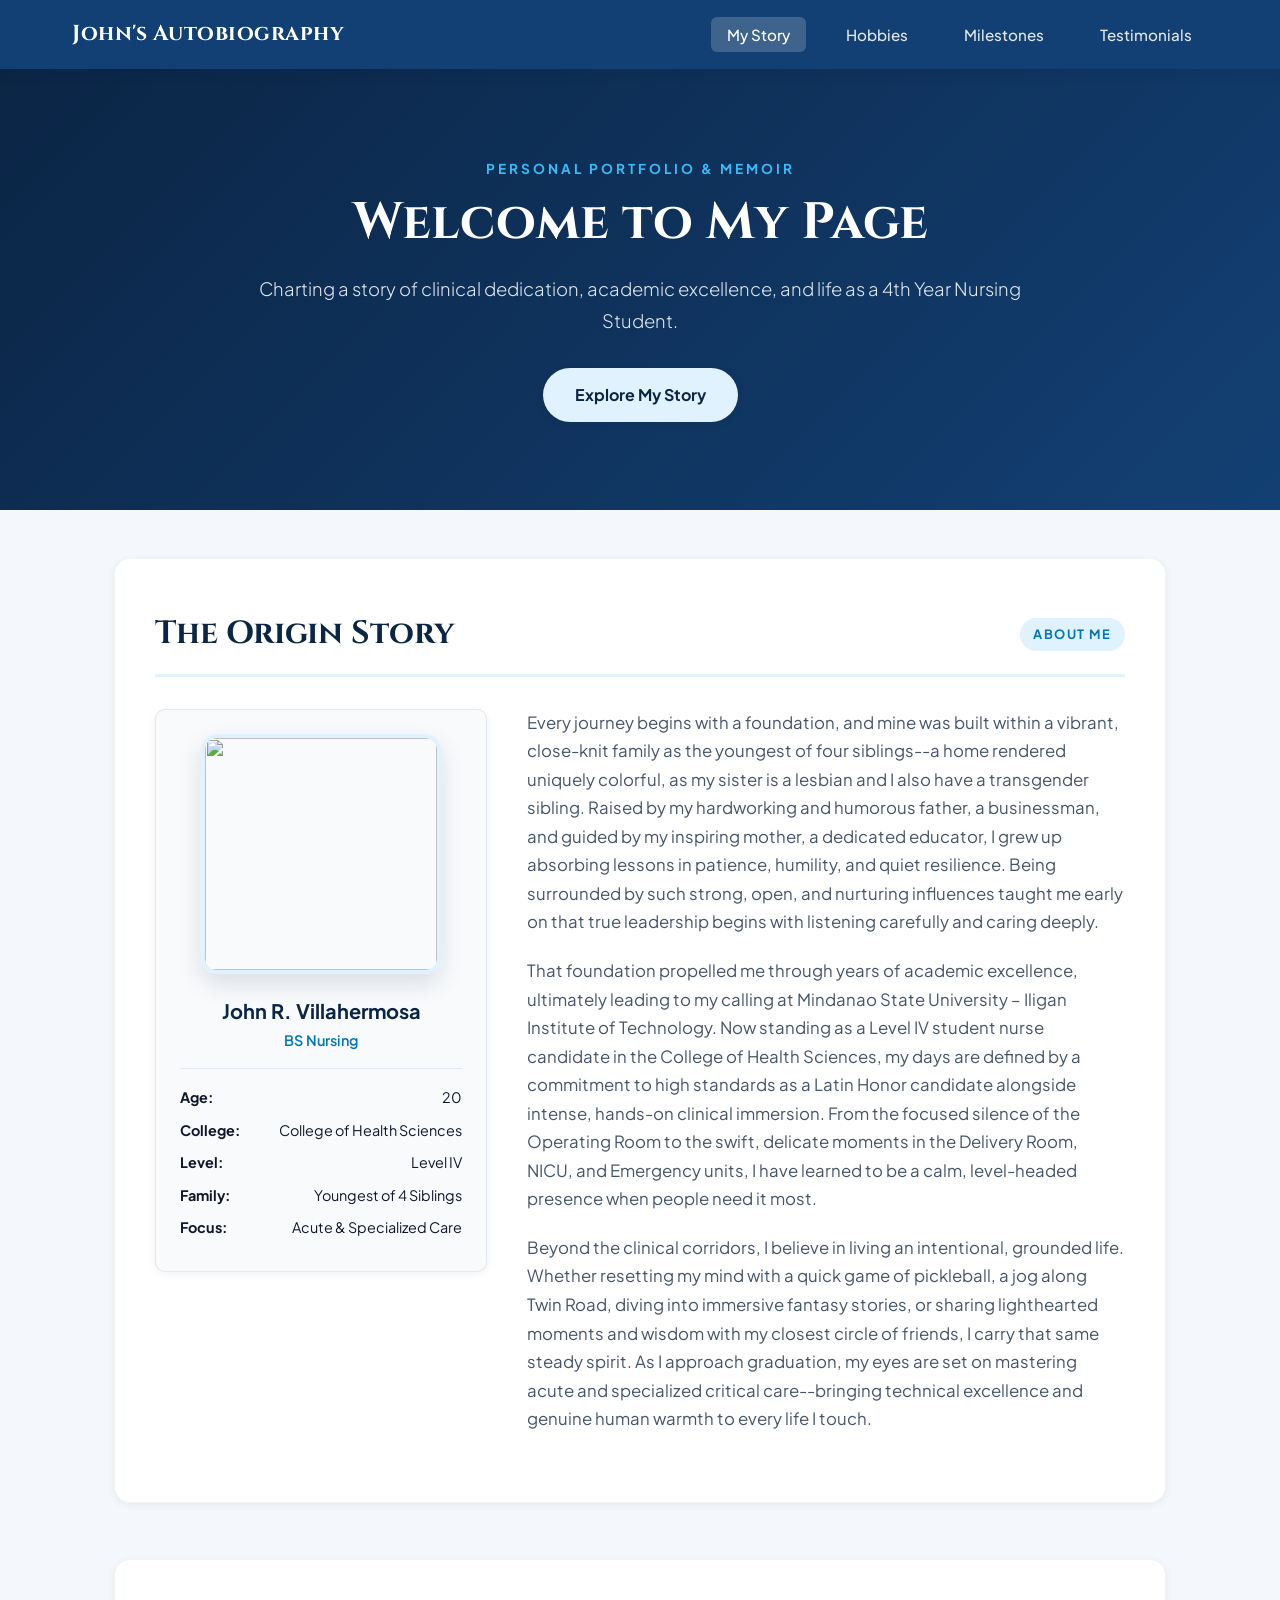
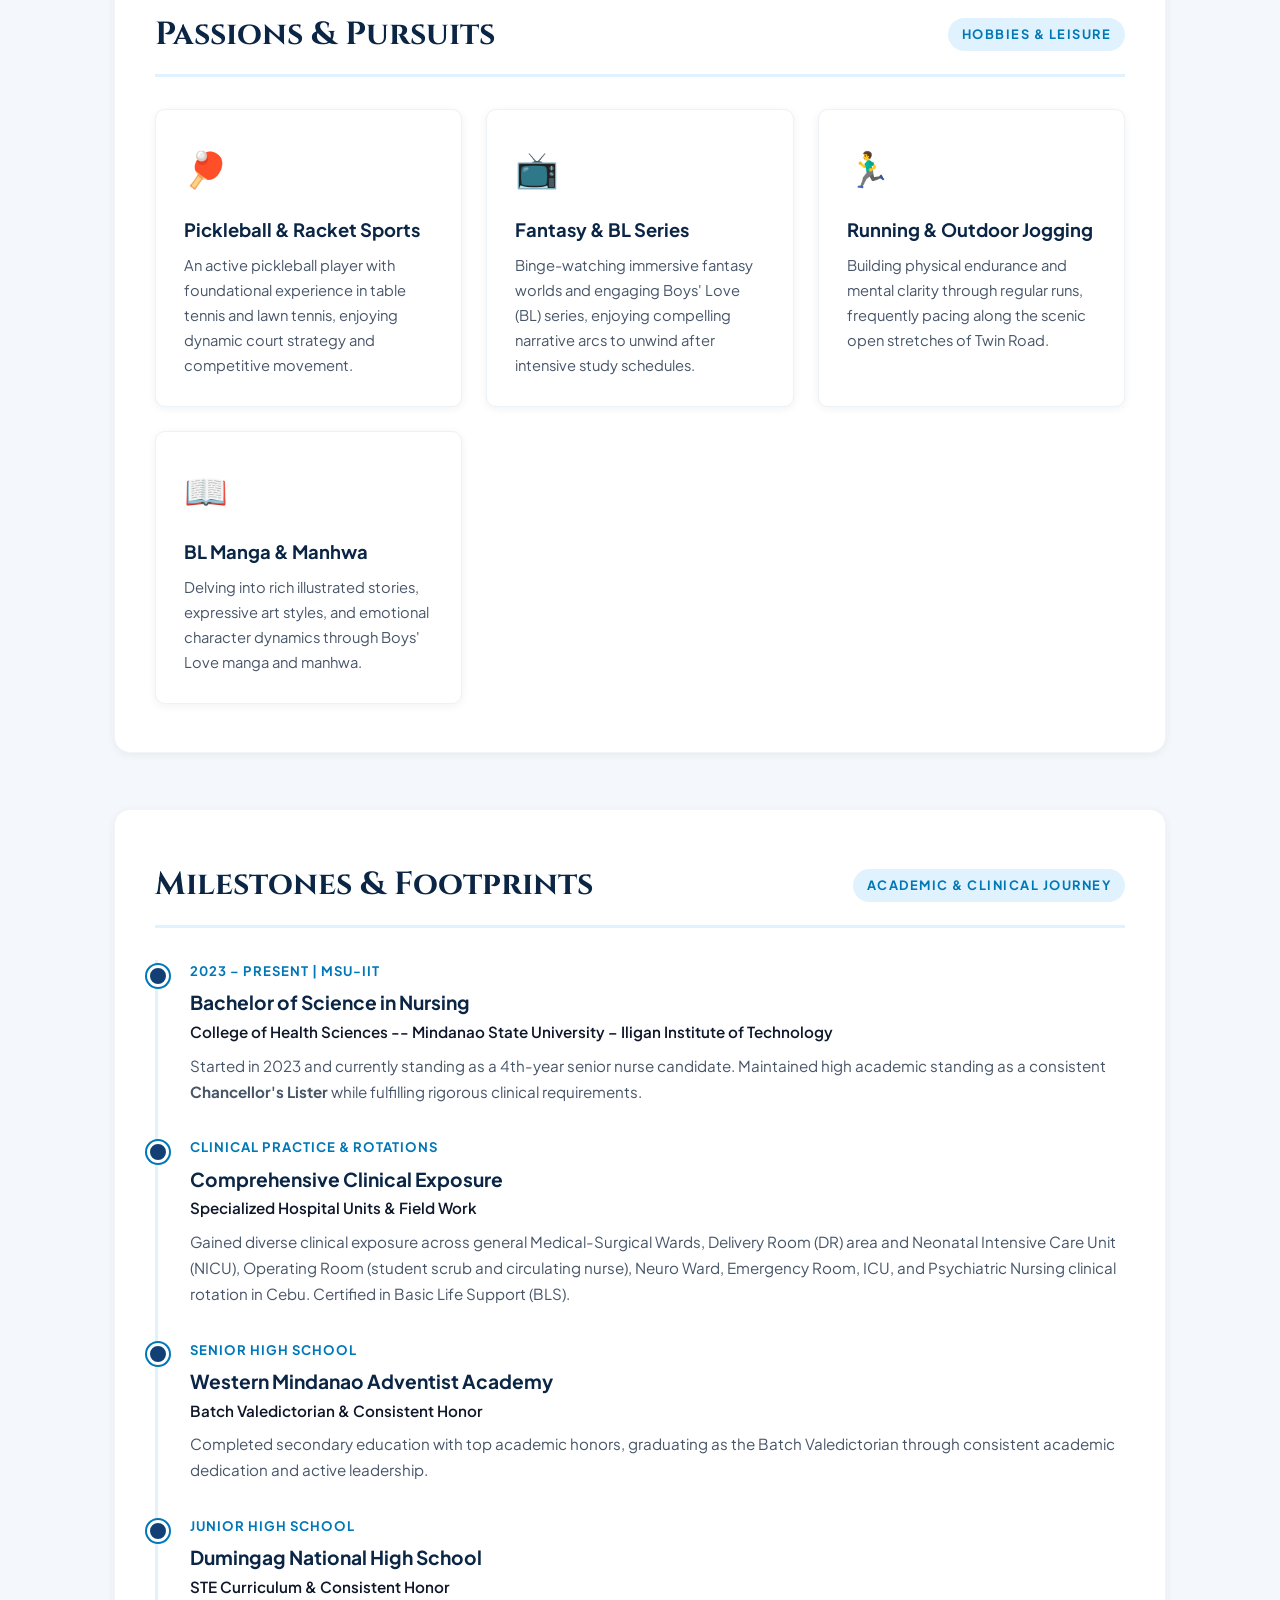
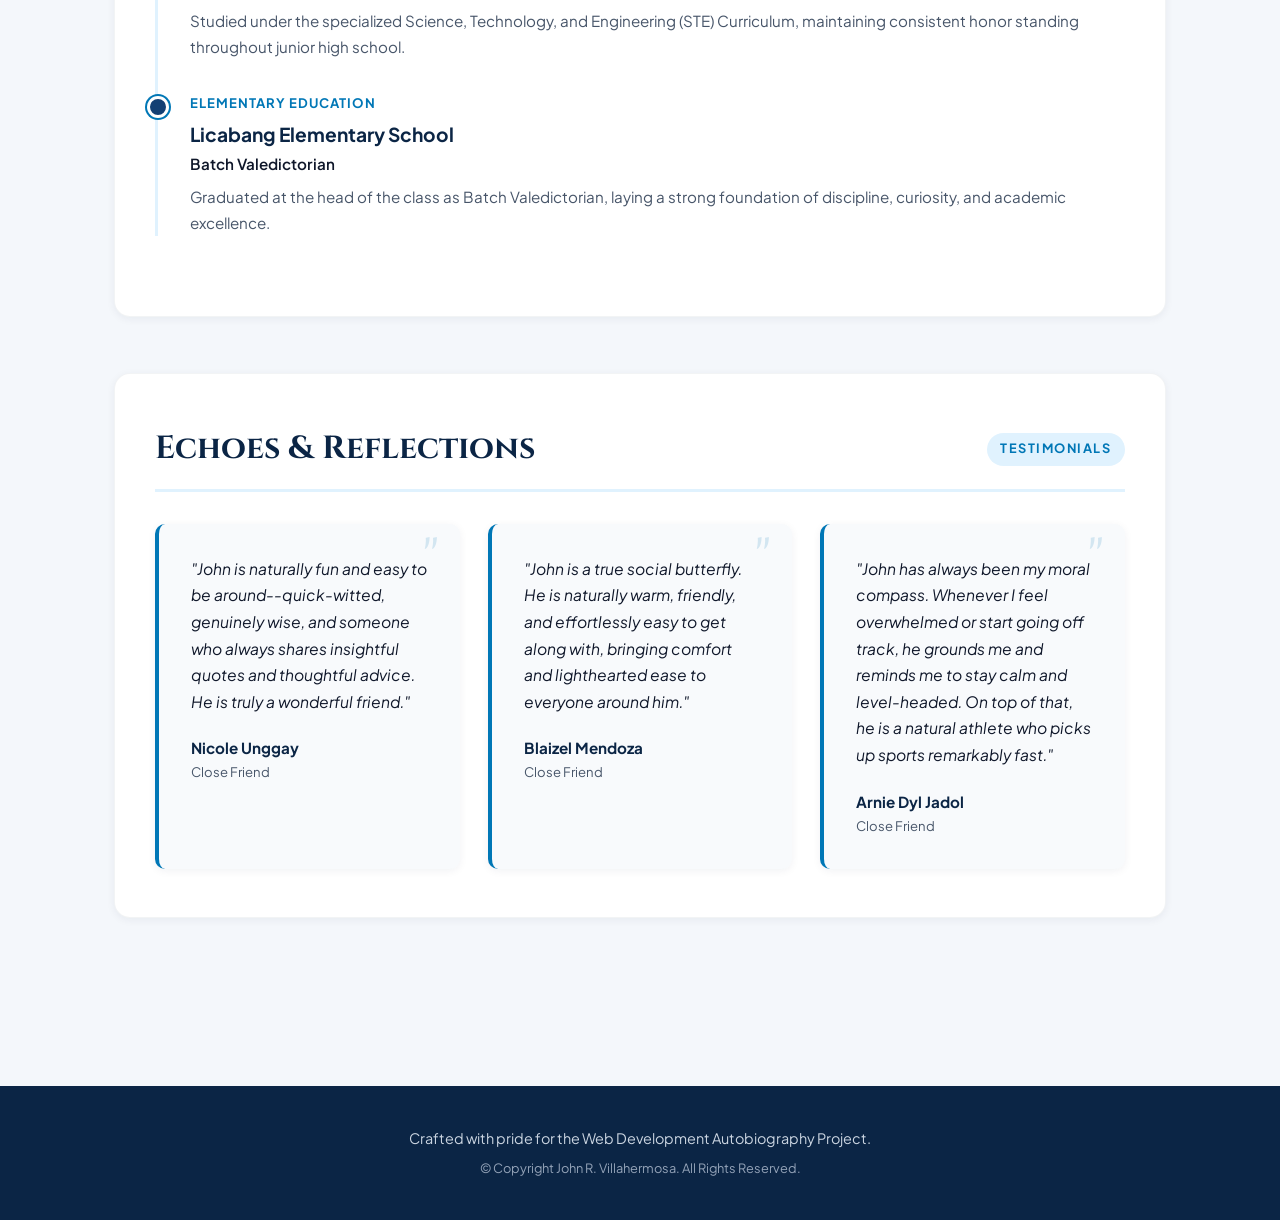
==== index.html @ b362c76f "Rename Text Size.html to index.html" ====
<meta name='viewport' content='width=device-width, initial-scale=1'/><!DOCTYPE html>
<html lang="en">
<head>
    <meta charset="UTF-8">
    <meta name="viewport" content="width=device-width, initial-scale=1.0">
    <title>John R. Villahermosa | An Autobiographical Journey</title>
    <!-- Google Fonts for Typography -->
    <link rel="preconnect" href="https://fonts.googleapis.com">
    <link rel="preconnect" href="https://fonts.gstatic.com" crossorigin>
    <link href="https://fonts.googleapis.com/css2?family=Cinzel:wght@600;700&family=Plus+Jakarta+Sans:wght@300;400;500;600;700&display=swap" rel="stylesheet">
    
    <style>
        /* ==========================================
           RESET & DESIGN SYSTEM (Blue Palette)
           ========================================== */
        :root {
            --primary-blue: #0b2545;
            --header-blue: #134074;
            --accent-blue: #0077b6;
            --soft-blue: #e0f2fe;
            --light-bg: #f4f7fb;
            --card-bg: #ffffff;
            --text-dark: #0f172a;
            --text-muted: #475569;
            --shadow-sm: 0 2px 8px rgba(11, 37, 69, 0.06);
            --shadow-md: 0 10px 25px rgba(11, 37, 69, 0.12);
            --radius-lg: 16px;
            --radius-md: 10px;
            --transition: all 0.3s ease;
        }

        * {
            margin: 0;
            padding: 0;
            box-sizing: border-box;
        }

        html {
            scroll-behavior: smooth;
            font-size: 16px;
        }

        body {
            font-family: 'Plus Jakarta Sans', sans-serif;
            background-color: var(--light-bg);
            color: var(--text-dark);
            line-height: 1.7;
        }

        a {
            text-decoration: none;
            color: inherit;
        }

        ul {
            list-style: none;
        }

        /* ==========================================
           HEADER & NAVIGATION BAR
           ========================================== */
        header {
            position: sticky;
            top: 0;
            z-index: 1000;
            background-color: var(--header-blue);
            box-shadow: 0 4px 12px rgba(11, 37, 69, 0.2);
        }

        .nav-container {
            max-width: 1200px;
            margin: 0 auto;
            display: flex;
            justify-content: space-between;
            align-items: center;
            padding: 1rem 2rem;
        }

        .site-logo {
            font-family: 'Cinzel', serif;
            font-size: 1.35rem;
            font-weight: 700;
            color: #ffffff;
            letter-spacing: 0.5px;
        }

        .nav-links {
            display: flex;
            gap: 1.5rem;
            align-items: center;
        }

        .nav-link {
            color: rgba(255, 255, 255, 0.88);
            font-weight: 500;
            font-size: 0.95rem;
            padding: 0.5rem 1rem;
            border-radius: 6px;
            transition: var(--transition);
        }

        .nav-link:hover, .nav-link.active {
            color: #ffffff;
            background-color: rgba(255, 255, 255, 0.18);
            transform: translateY(-1px);
        }

        /* ==========================================
           HERO / WELCOME SECTION
           ========================================== */
        .hero-section {
            background: linear-gradient(135deg, var(--primary-blue) 0%, var(--header-blue) 100%);
            color: #ffffff;
            text-align: center;
            padding: 5.5rem 1.5rem;
            position: relative;
        }

        .hero-content {
            max-width: 800px;
            margin: 0 auto;
        }

        .hero-subtitle {
            text-transform: uppercase;
            letter-spacing: 3px;
            font-size: 0.85rem;
            color: #38bdf8;
            font-weight: 700;
            margin-bottom: 0.75rem;
        }

        .hero-title {
            font-family: 'Cinzel', serif;
            font-size: 3.2rem;
            font-weight: 700;
            line-height: 1.2;
            margin-bottom: 1.25rem;
        }

        .hero-description {
            font-size: 1.15rem;
            color: #e2e8f0;
            font-weight: 300;
            margin-bottom: 2rem;
        }

        .cta-button {
            display: inline-block;
            background-color: var(--soft-blue);
            color: var(--primary-blue);
            padding: 0.85rem 2rem;
            border-radius: 50px;
            font-weight: 700;
            transition: var(--transition);
            box-shadow: var(--shadow-sm);
        }

        .cta-button:hover {
            background-color: #ffffff;
            transform: translateY(-3px);
            box-shadow: var(--shadow-md);
        }

        /* ==========================================
           MAIN CONTENT & LAYOUT
           ========================================== */
        main {
            max-width: 1100px;
            margin: 0 auto;
            padding: 3rem 1.5rem;
        }

        .content-section {
            background-color: var(--card-bg);
            border-radius: var(--radius-lg);
            padding: 3rem 2.5rem;
            margin-bottom: 3.5rem;
            box-shadow: var(--shadow-sm);
            border: 1px solid rgba(11, 37, 69, 0.05);
            scroll-margin-top: 100px;
        }

        .section-header {
            margin-bottom: 2rem;
            border-bottom: 3px solid var(--soft-blue);
            padding-bottom: 0.75rem;
            display: flex;
            align-items: center;
            justify-content: space-between;
        }

        .section-title {
            font-family: 'Cinzel', serif;
            font-size: 2rem;
            color: var(--primary-blue);
        }

        .section-tag {
            font-size: 0.8rem;
            font-weight: 700;
            text-transform: uppercase;
            letter-spacing: 1.5px;
            color: var(--accent-blue);
            background-color: var(--soft-blue);
            padding: 0.35rem 0.85rem;
            border-radius: 20px;
        }

        /* ==========================================
           SECTION 1: MY STORY (ENRICHED & POLISHED)
           ========================================== */
        .story-grid {
            display: grid;
            grid-template-columns: 1fr 1.8fr;
            gap: 2.5rem;
            align-items: start;
        }

        .profile-card {
            background-color: #f8fafc;
            border-radius: var(--radius-md);
            padding: 1.5rem;
            text-align: center;
            border: 1px solid #e2e8f0;
            box-shadow: var(--shadow-sm);
        }

        .profile-img-wrapper {
            width: 100%;
            max-width: 240px;
            height: 240px;
            margin: 0 auto 1.25rem;
            border-radius: 16px;
            overflow: hidden;
            border: 4px solid var(--soft-blue);
            box-shadow: var(--shadow-md);
        }

        .profile-img-wrapper img {
            width: 100%;
            height: 100%;
            object-fit: cover;
            object-position: center;
        }

        .profile-name {
            font-size: 1.25rem;
            font-weight: 700;
            color: var(--primary-blue);
        }

        .profile-role {
            font-size: 0.9rem;
            color: var(--accent-blue);
            font-weight: 600;
            margin-bottom: 1rem;
        }

        .info-list {
            text-align: left;
            font-size: 0.9rem;
            border-top: 1px solid #e2e8f0;
            padding-top: 1rem;
        }

        .info-list li {
            margin-bottom: 0.5rem;
            display: flex;
            justify-content: space-between;
        }

        .info-list strong {
            color: var(--text-dark);
        }

        .story-text p {
            margin-bottom: 1.25rem;
            color: var(--text-muted);
            font-size: 1.05rem;
        }

        /* ==========================================
           SECTION 2: PASSIONS & PURSUITS (HOBBIES)
           ========================================== */
        .hobbies-grid {
            display: grid;
            grid-template-columns: repeat(auto-fit, minmax(230px, 1fr));
            gap: 1.5rem;
        }

        .hobby-card {
            background-color: #ffffff;
            border-radius: var(--radius-md);
            padding: 1.75rem;
            border: 1px solid #edf2f7;
            box-shadow: var(--shadow-sm);
            transition: var(--transition);
        }

        .hobby-card:hover {
            transform: translateY(-5px);
            box-shadow: var(--shadow-md);
            border-color: var(--accent-blue);
        }

        .hobby-icon {
            font-size: 2.2rem;
            margin-bottom: 1rem;
            display: inline-block;
        }

        .hobby-title {
            font-size: 1.15rem;
            font-weight: 700;
            color: var(--primary-blue);
            margin-bottom: 0.5rem;
        }

        .hobby-desc {
            font-size: 0.92rem;
            color: var(--text-muted);
        }

        /* ==========================================
           SECTION 3: MILESTONES & FOOTPRINTS (RESUME)
           ========================================== */
        .timeline {
            position: relative;
            padding-left: 2rem;
            border-left: 3px solid var(--soft-blue);
        }

        .timeline-item {
            position: relative;
            margin-bottom: 2rem;
        }

        .timeline-item::before {
            content: '';
            position: absolute;
            left: -2.7rem;
            top: 0.3rem;
            width: 16px;
            height: 16px;
            border-radius: 50%;
            background-color: var(--header-blue);
            border: 3px solid #ffffff;
            box-shadow: 0 0 0 2px var(--accent-blue);
        }

        .timeline-date {
            font-size: 0.82rem;
            font-weight: 700;
            color: var(--accent-blue);
            text-transform: uppercase;
            letter-spacing: 1px;
            margin-bottom: 0.25rem;
        }

        .timeline-title {
            font-size: 1.2rem;
            font-weight: 700;
            color: var(--primary-blue);
        }

        .timeline-sub {
            font-size: 0.95rem;
            font-weight: 600;
            color: var(--text-dark);
            margin-bottom: 0.5rem;
        }

        .timeline-desc {
            font-size: 0.95rem;
            color: var(--text-muted);
        }

        /* ==========================================
           SECTION 4: TESTIMONIALS
           ========================================== */
        .testimonials-grid {
            display: grid;
            grid-template-columns: repeat(auto-fit, minmax(280px, 1fr));
            gap: 1.75rem;
        }

        .testimonial-card {
            background-color: #f8fafc;
            border-radius: var(--radius-md);
            padding: 2rem;
            position: relative;
            border-left: 4px solid var(--accent-blue);
            box-shadow: var(--shadow-sm);
        }

        .quote-mark {
            font-family: 'Cinzel', serif;
            font-size: 3.5rem;
            color: rgba(0, 119, 182, 0.15);
            position: absolute;
            top: 0.5rem;
            right: 1.25rem;
            line-height: 1;
        }

        .testimonial-text {
            font-style: italic;
            color: var(--text-dark);
            font-size: 0.98rem;
            margin-bottom: 1.25rem;
            position: relative;
            z-index: 1;
        }

        .author-name {
            font-weight: 700;
            color: var(--primary-blue);
            font-size: 0.95rem;
        }

        .author-role {
            font-size: 0.82rem;
            color: var(--text-muted);
        }

        /* ==========================================
           FOOTER
           ========================================== */
        footer {
            background-color: var(--primary-blue);
            color: #ffffff;
            text-align: center;
            padding: 2.5rem 1.5rem;
            margin-top: 4rem;
        }

        .footer-text {
            font-size: 0.9rem;
            color: #cbd5e1;
        }

        .footer-copy {
            margin-top: 0.5rem;
            font-size: 0.8rem;
            color: #94a3b8;
        }

        /* ==========================================
           RESPONSIVE MEDIA QUERIES
           ========================================== */
        @media (max-width: 850px) {
            .story-grid {
                grid-template-columns: 1fr;
            }

            .hero-title {
                font-size: 2.4rem;
            }

            .nav-container {
                flex-direction: column;
                gap: 1rem;
            }

            .nav-links {
                width: 100%;
                justify-content: center;
                flex-wrap: wrap;
            }
        }
    </style>
</head>
<body>

    <!-- NAVIGATION HEADER -->
    <header>
        <div class="nav-container">
            <div class="site-logo">John's Autobiography</div>
            <nav>
                <ul class="nav-links">
                    <li><a href="#story" class="nav-link active">My Story</a></li>
                    <li><a href="#hobbies" class="nav-link">Hobbies</a></li>
                    <li><a href="#milestones" class="nav-link">Milestones</a></li>
                    <li><a href="#testimonials" class="nav-link">Testimonials</a></li>
                </ul>
            </nav>
        </div>
    </header>

    <!-- HERO SECTION -->
    <section class="hero-section">
        <div class="hero-content">
            <p class="hero-subtitle">Personal Portfolio & Memoir</p>
            <h1 class="hero-title">Welcome to My Page</h1>
            <p class="hero-description">Charting a story of clinical dedication, academic excellence, and life as a 4th Year Nursing Student.</p>
            <a href="#story" class="cta-button">Explore My Story</a>
        </div>
    </section>

    <!-- MAIN CONTENT AREA -->
    <main>

        <!-- SECTION 1: MY STORY (ENRICHED & POLISHED) -->
        <section id="story" class="content-section">
            <div class="section-header">
                <h2 class="section-title">The Origin Story</h2>
                <span class="section-tag">About Me</span>
            </div>
            <div class="story-grid">
                <div class="profile-card">
                    <div class="profile-img-wrapper">
                        <img src="PHOTO.jpg" alt=>
                    </div>
                    <h3 class="profile-name">John R. Villahermosa</h3>
                    <p class="profile-role">BS Nursing</p>
                    <ul class="info-list">
                        <li><strong>Age:</strong> 20</li>
                        <li><strong>College:</strong> College of Health Sciences</li>
                        <li><strong>Level:</strong> Level IV</li>
                        <li><strong>Family:</strong> Youngest of 4 Siblings</li>
                        <li><strong>Focus:</strong> Acute & Specialized Care</li>
                    </ul>
                </div>
                <div class="story-text">
                    <p>Every journey begins with a foundation, and mine was built within a vibrant, close-knit family as the youngest of four siblings--a home rendered uniquely colorful, as my sister is a lesbian and I also have a transgender sibling. Raised by my hardworking and humorous father, a businessman, and guided by my inspiring mother, a dedicated educator, I grew up absorbing lessons in patience, humility, and quiet resilience. Being surrounded by such strong, open, and nurturing influences taught me early on that true leadership begins with listening carefully and caring deeply.</p>
                    <p>That foundation propelled me through years of academic excellence, ultimately leading to my calling at Mindanao State University – Iligan Institute of Technology. Now standing as a Level IV student nurse candidate in the College of Health Sciences, my days are defined by a commitment to high standards as a Latin Honor candidate alongside intense, hands-on clinical immersion. From the focused silence of the Operating Room to the swift, delicate moments in the Delivery Room, NICU, and Emergency units, I have learned to be a calm, level-headed presence when people need it most.</p>
                    <p>Beyond the clinical corridors, I believe in living an intentional, grounded life. Whether resetting my mind with a quick game of pickleball, a jog along Twin Road, diving into immersive fantasy stories, or sharing lighthearted moments and wisdom with my closest circle of friends, I carry that same steady spirit. As I approach graduation, my eyes are set on mastering acute and specialized critical care--bringing technical excellence and genuine human warmth to every life I touch.</p>
                </div>
            </div>
        </section>

        <!-- SECTION 2: PASSIONS & PURSUITS (HOBBIES) -->
        <section id="hobbies" class="content-section">
            <div class="section-header">
                <h2 class="section-title">Passions & Pursuits</h2>
                <span class="section-tag">Hobbies & Leisure</span>
            </div>
            <div class="hobbies-grid">
                <div class="hobby-card">
                    <span class="hobby-icon">🏓</span>
                    <h3 class="hobby-title">Pickleball & Racket Sports</h3>
                    <p class="hobby-desc">An active pickleball player with foundational experience in table tennis and lawn tennis, enjoying dynamic court strategy and competitive movement.</p>
                </div>
                <div class="hobby-card">
                    <span class="hobby-icon">📺</span>
                    <h3 class="hobby-title">Fantasy & BL Series</h3>
                    <p class="hobby-desc">Binge-watching immersive fantasy worlds and engaging Boys' Love (BL) series, enjoying compelling narrative arcs to unwind after intensive study schedules.</p>
                </div>
                <div class="hobby-card">
                    <span class="hobby-icon">🏃‍♂️</span>
                    <h3 class="hobby-title">Running & Outdoor Jogging</h3>
                    <p class="hobby-desc">Building physical endurance and mental clarity through regular runs, frequently pacing along the scenic open stretches of Twin Road.</p>
                </div>
                <div class="hobby-card">
                    <span class="hobby-icon">📖</span>
                    <h3 class="hobby-title">BL Manga & Manhwa</h3>
                    <p class="hobby-desc">Delving into rich illustrated stories, expressive art styles, and emotional character dynamics through Boys' Love manga and manhwa.</p>
                </div>
            </div>
        </section>

        <!-- SECTION 3: MILESTONES & FOOTPRINTS (RESUME) -->
        <section id="milestones" class="content-section">
            <div class="section-header">
                <h2 class="section-title">Milestones & Footprints</h2>
                <span class="section-tag">Academic & Clinical Journey</span>
            </div>
            <div class="timeline">
                <div class="timeline-item">
                    <div class="timeline-date">2023 – Present | MSU-IIT</div>
                    <h3 class="timeline-title">Bachelor of Science in Nursing</h3>
                    <div class="timeline-sub">College of Health Sciences -- Mindanao State University – Iligan Institute of Technology</div>
                    <p class="timeline-desc">Started in 2023 and currently standing as a 4th-year senior nurse candidate. Maintained high academic standing as a consistent <strong>Chancellor's Lister</strong> while fulfilling rigorous clinical requirements.</p>
                </div>
                <div class="timeline-item">
                    <div class="timeline-date">Clinical Practice & Rotations</div>
                    <h3 class="timeline-title">Comprehensive Clinical Exposure</h3>
                    <div class="timeline-sub">Specialized Hospital Units & Field Work</div>
                    <p class="timeline-desc">Gained diverse clinical exposure across general Medical-Surgical Wards, Delivery Room (DR) area and Neonatal Intensive Care Unit (NICU), Operating Room (student scrub and circulating nurse), Neuro Ward, Emergency Room, ICU, and Psychiatric Nursing clinical rotation in Cebu. Certified in Basic Life Support (BLS).</p>
                </div>
                <div class="timeline-item">
                    <div class="timeline-date">Senior High School</div>
                    <h3 class="timeline-title">Western Mindanao Adventist Academy</h3>
                    <div class="timeline-sub">Batch Valedictorian & Consistent Honor</div>
                    <p class="timeline-desc">Completed secondary education with top academic honors, graduating as the Batch Valedictorian through consistent academic dedication and active leadership.</p>
                </div>
                <div class="timeline-item">
                    <div class="timeline-date">Junior High School</div>
                    <h3 class="timeline-title">Dumingag National High School</h3>
                    <div class="timeline-sub">STE Curriculum & Consistent Honor</div>
                    <p class="timeline-desc">Studied under the specialized Science, Technology, and Engineering (STE) Curriculum, maintaining consistent honor standing throughout junior high school.</p>
                </div>
                <div class="timeline-item">
                    <div class="timeline-date">Elementary Education</div>
                    <h3 class="timeline-title">Licabang Elementary School</h3>
                    <div class="timeline-sub">Batch Valedictorian</div>
                    <p class="timeline-desc">Graduated at the head of the class as Batch Valedictorian, laying a strong foundation of discipline, curiosity, and academic excellence.</p>
                </div>
            </div>
        </section>

        <!-- SECTION 4: ECHOES & REFLECTIONS (TESTIMONIALS) -->
        <section id="testimonials" class="content-section">
            <div class="section-header">
                <h2 class="section-title">Echoes & Reflections</h2>
                <span class="section-tag">Testimonials</span>
            </div>
            <div class="testimonials-grid">
                <div class="testimonial-card">
                    <span class="quote-mark">"</span>
                    <p class="testimonial-text">"John is naturally fun and easy to be around--quick-witted, genuinely wise, and someone who always shares insightful quotes and thoughtful advice. He is truly a wonderful friend."</p>
                    <div class="author-name">Nicole Unggay</div>
                    <div class="author-role">Close Friend</div>
                </div>
                <div class="testimonial-card">
                    <span class="quote-mark">"</span>
                    <p class="testimonial-text">"John is a true social butterfly. He is naturally warm, friendly, and effortlessly easy to get along with, bringing comfort and lighthearted ease to everyone around him."</p>
                    <div class="author-name">Blaizel Mendoza</div>
                    <div class="author-role">Close Friend</div>
                </div>
                <div class="testimonial-card">
                    <span class="quote-mark">"</span>
                    <p class="testimonial-text">"John has always been my moral compass. Whenever I feel overwhelmed or start going off track, he grounds me and reminds me to stay calm and level-headed. On top of that, he is a natural athlete who picks up sports remarkably fast."</p>
                    <div class="author-name">Arnie Dyl Jadol</div>
                    <div class="author-role">Close Friend</div>
                </div>
            </div>
        </section>

    </main>

    <!-- FOOTER -->
    <footer>
        <div class="footer-text">Crafted with pride for the Web Development Autobiography Project.</div>
        <div class="footer-copy">&copy; Copyright John R. Villahermosa. All Rights Reserved.</div>
    </footer>

</body>
</html>
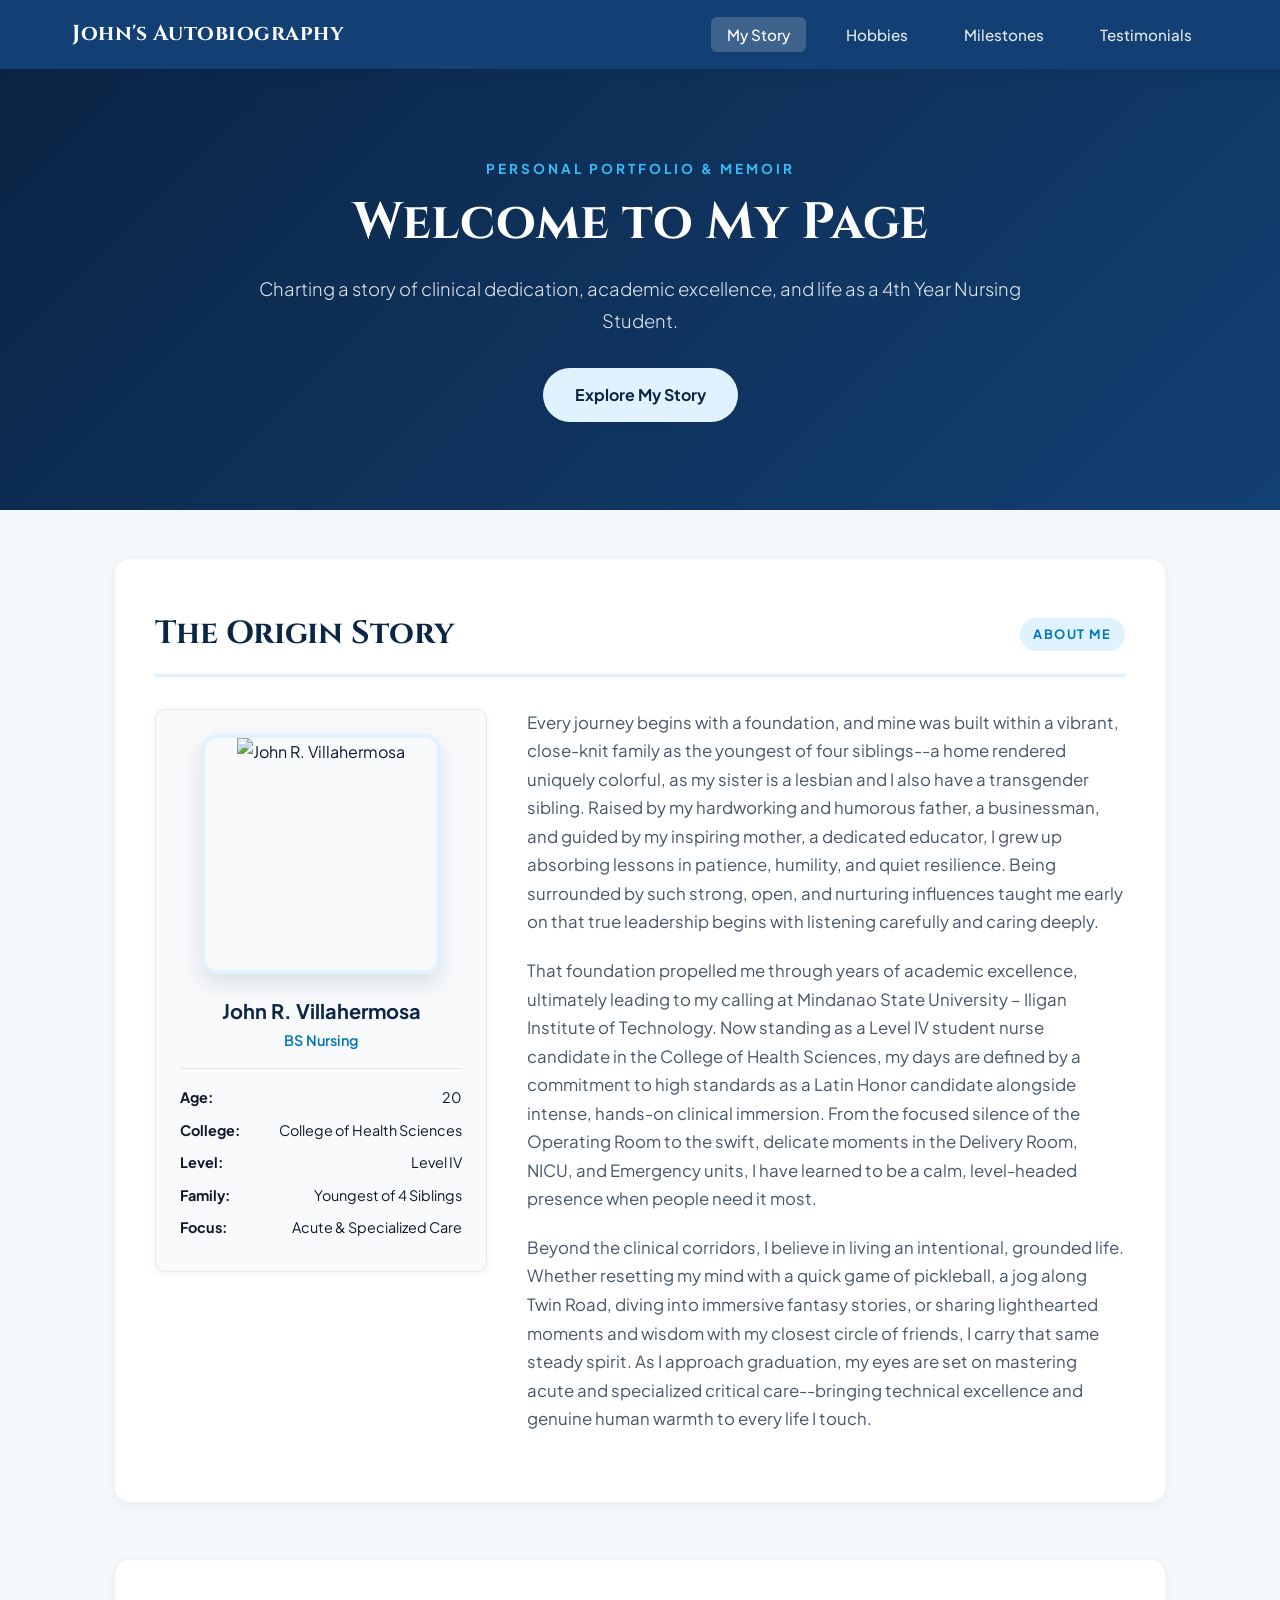
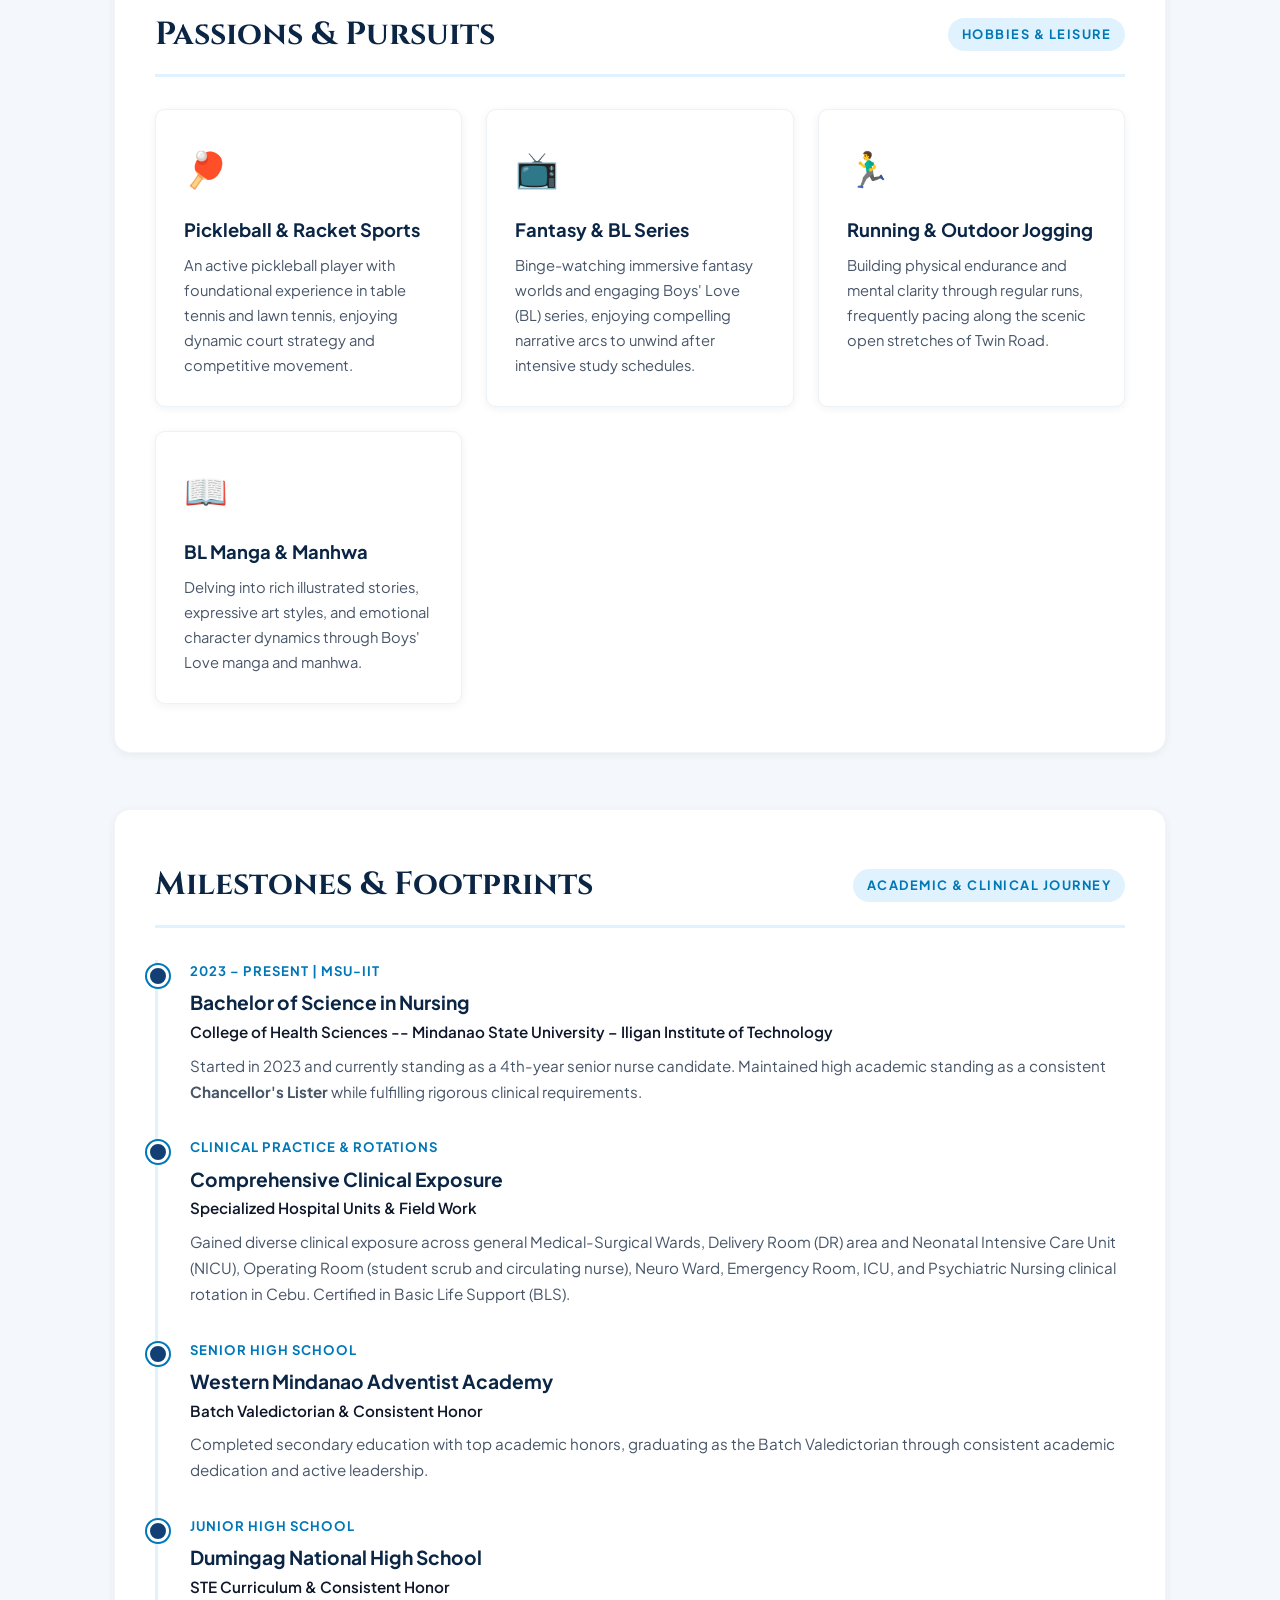
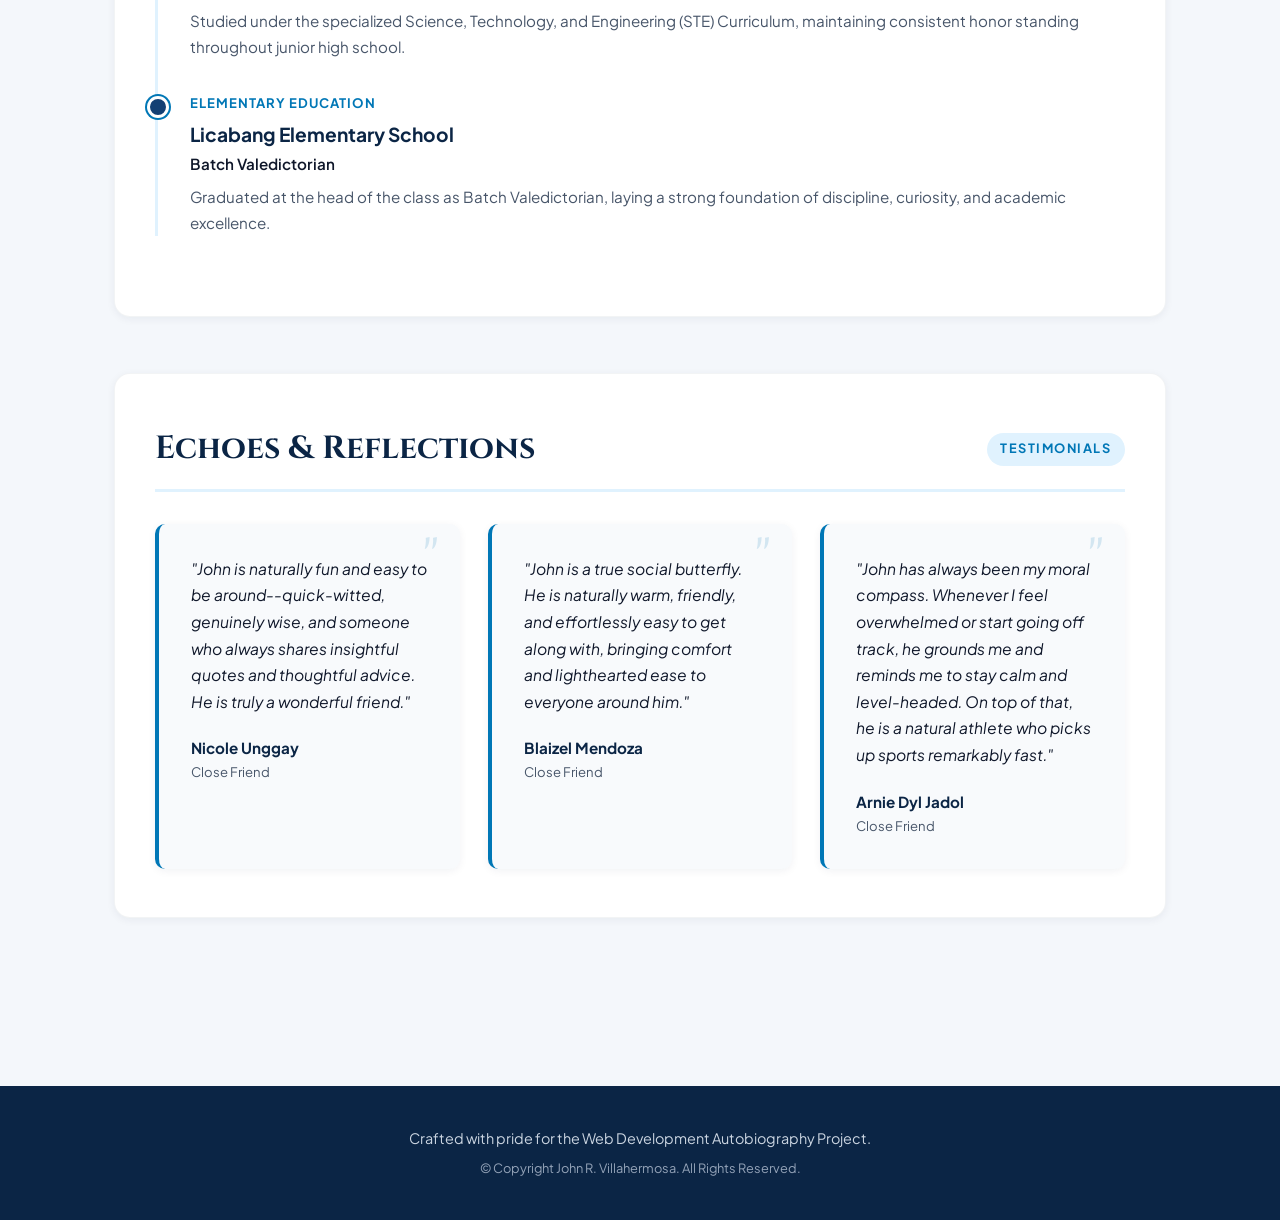
==== commit f0033719: "Update index.html" ====
--- a/index.html
+++ b/index.html
@@ -1,4 +1,4 @@
-<meta name='viewport' content='width=device-width, initial-scale=1'/><!DOCTYPE html>
+<!DOCTYPE html>
 <html lang="en">
 <head>
     <meta charset="UTF-8">
@@ -510,7 +510,7 @@
             <div class="story-grid">
                 <div class="profile-card">
                     <div class="profile-img-wrapper">
-                        <img src="PHOTO.jpg" alt=>
+                        <img src="1000045239.jpg" alt="John R. Villahermosa">
                     </div>
                     <h3 class="profile-name">John R. Villahermosa</h3>
                     <p class="profile-role">BS Nursing</p>
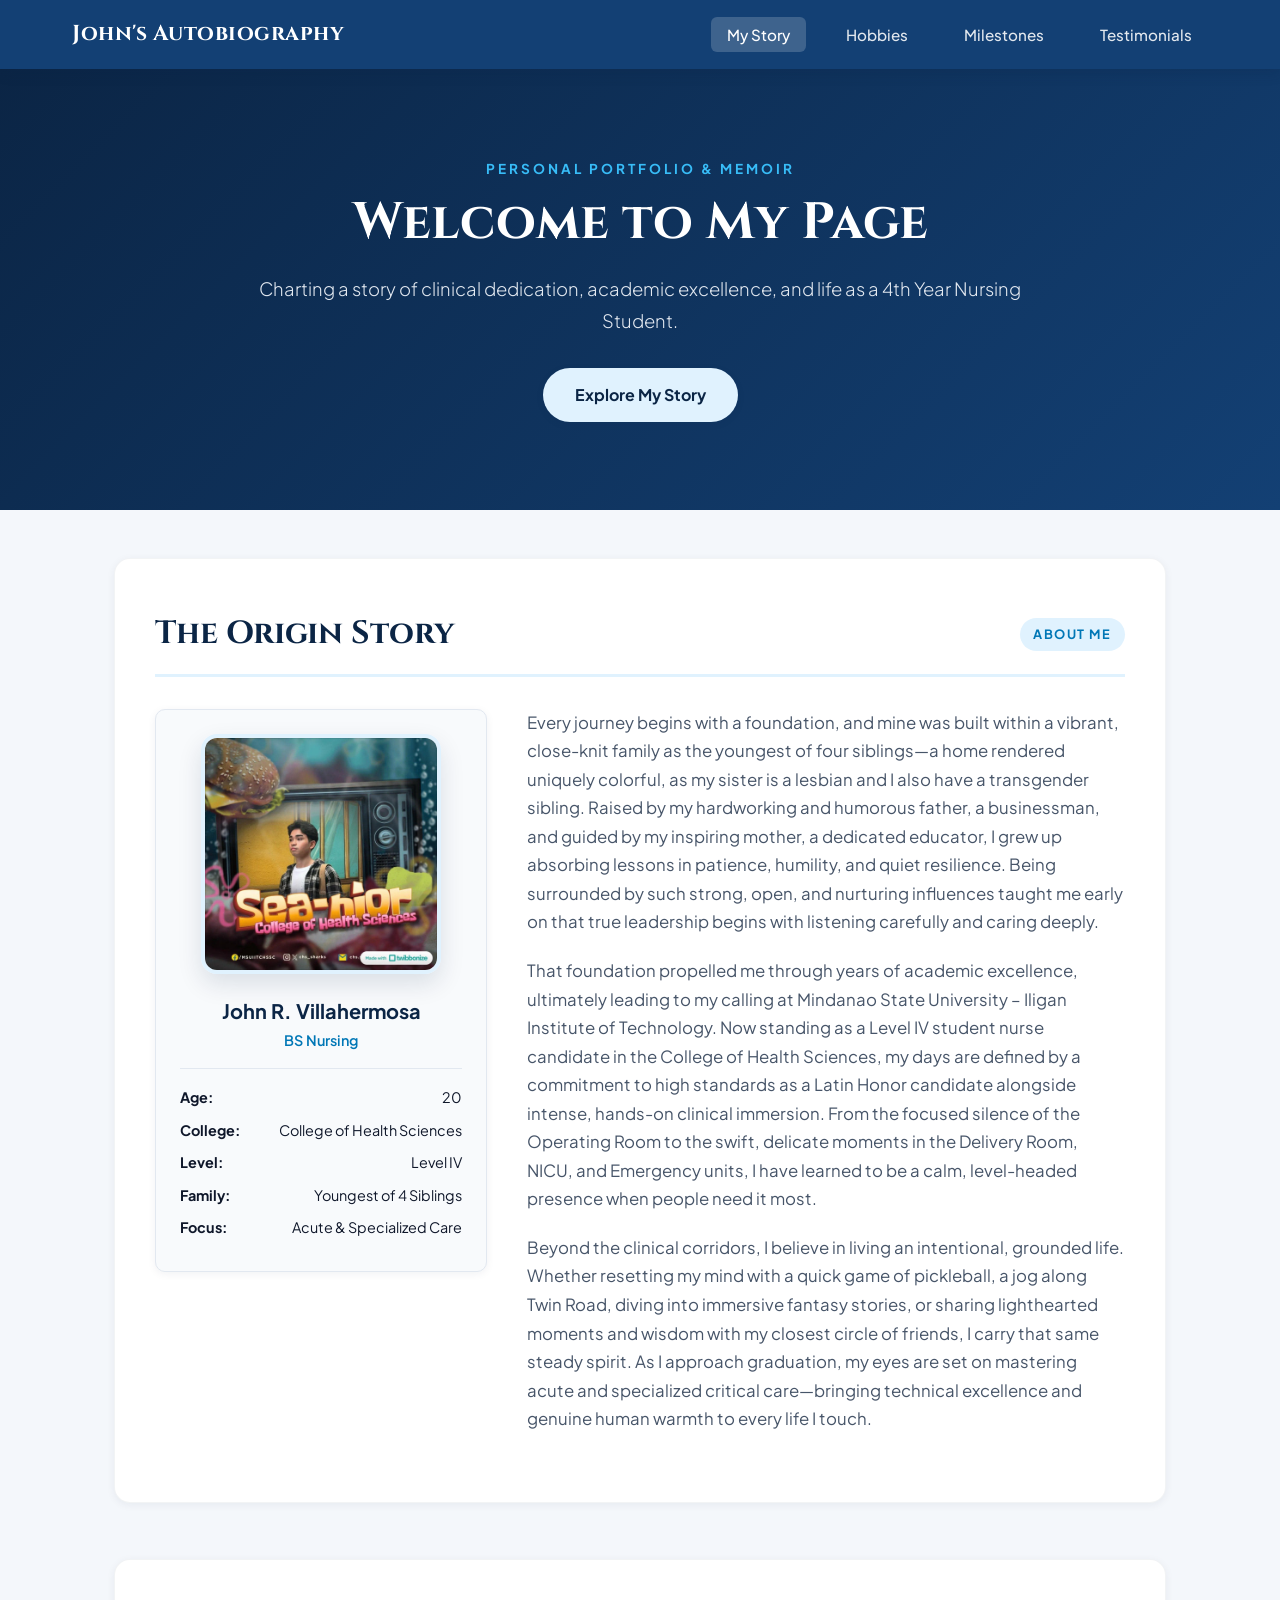
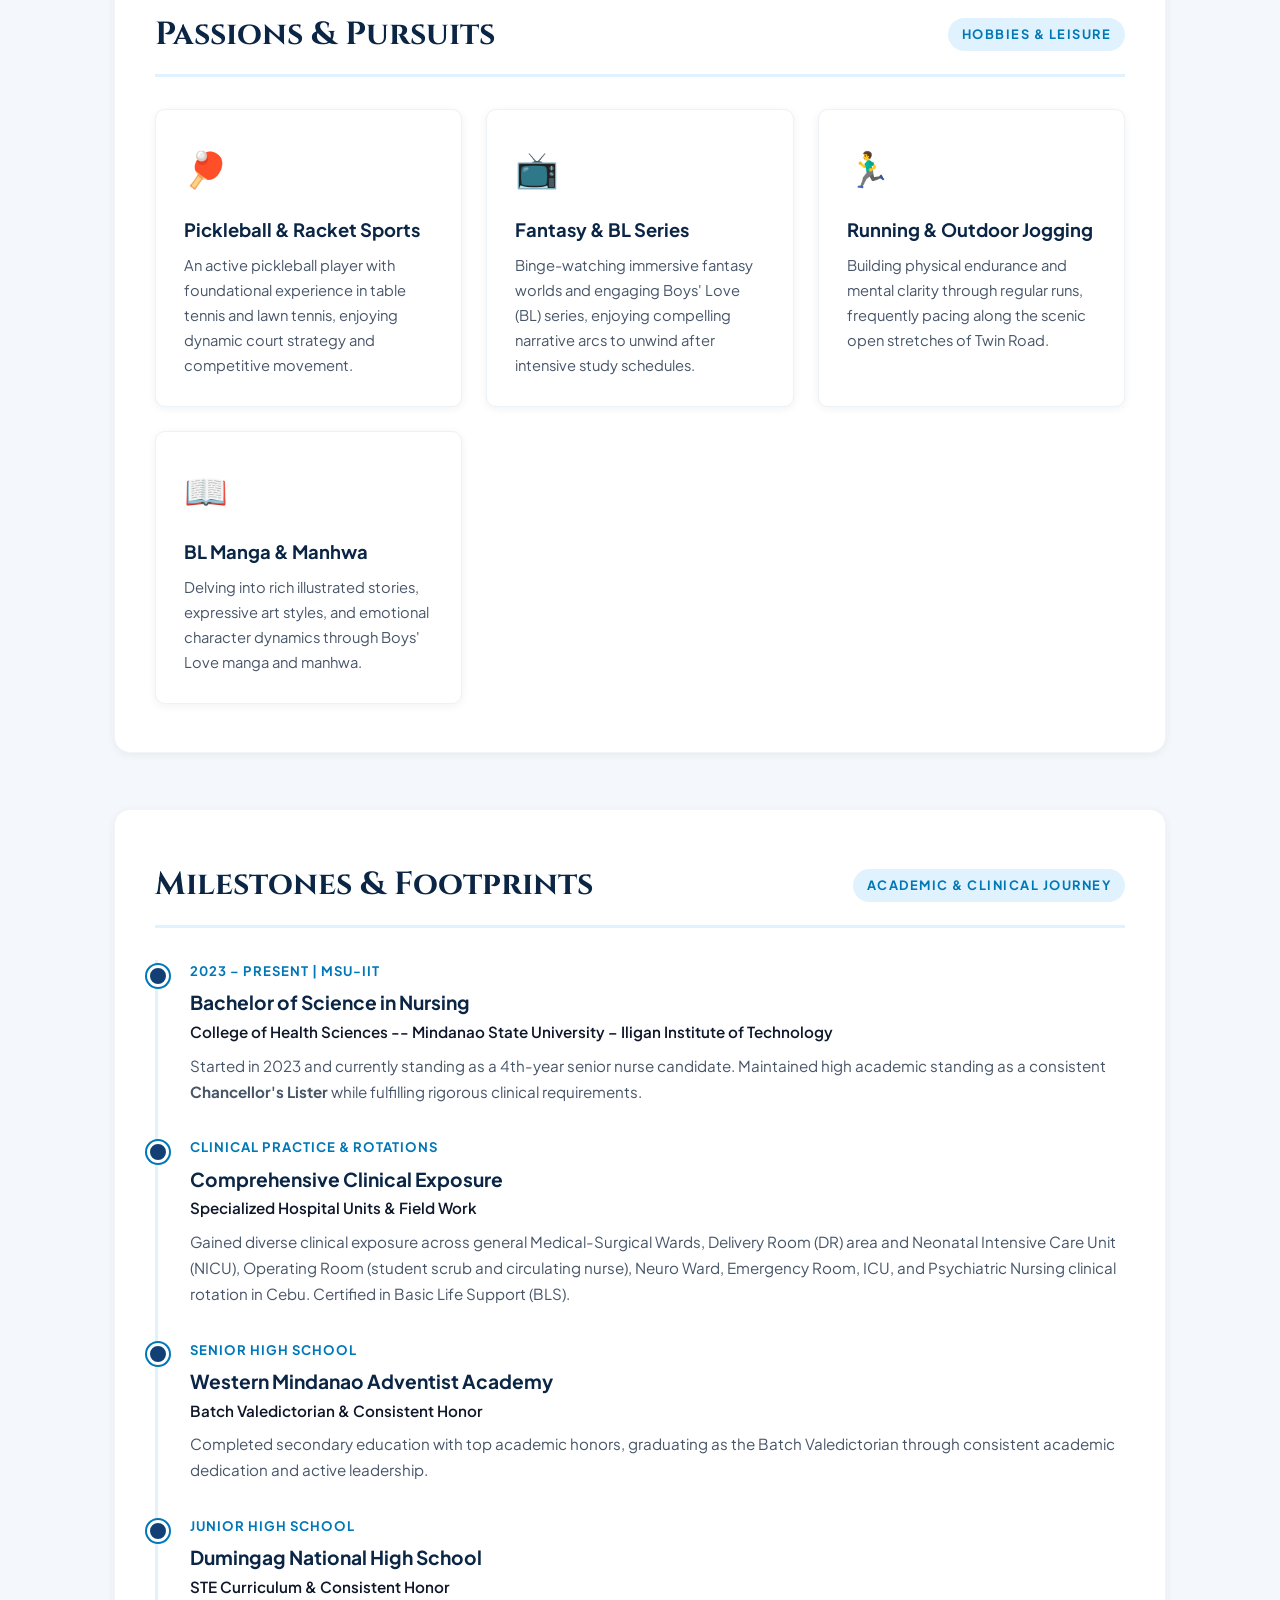
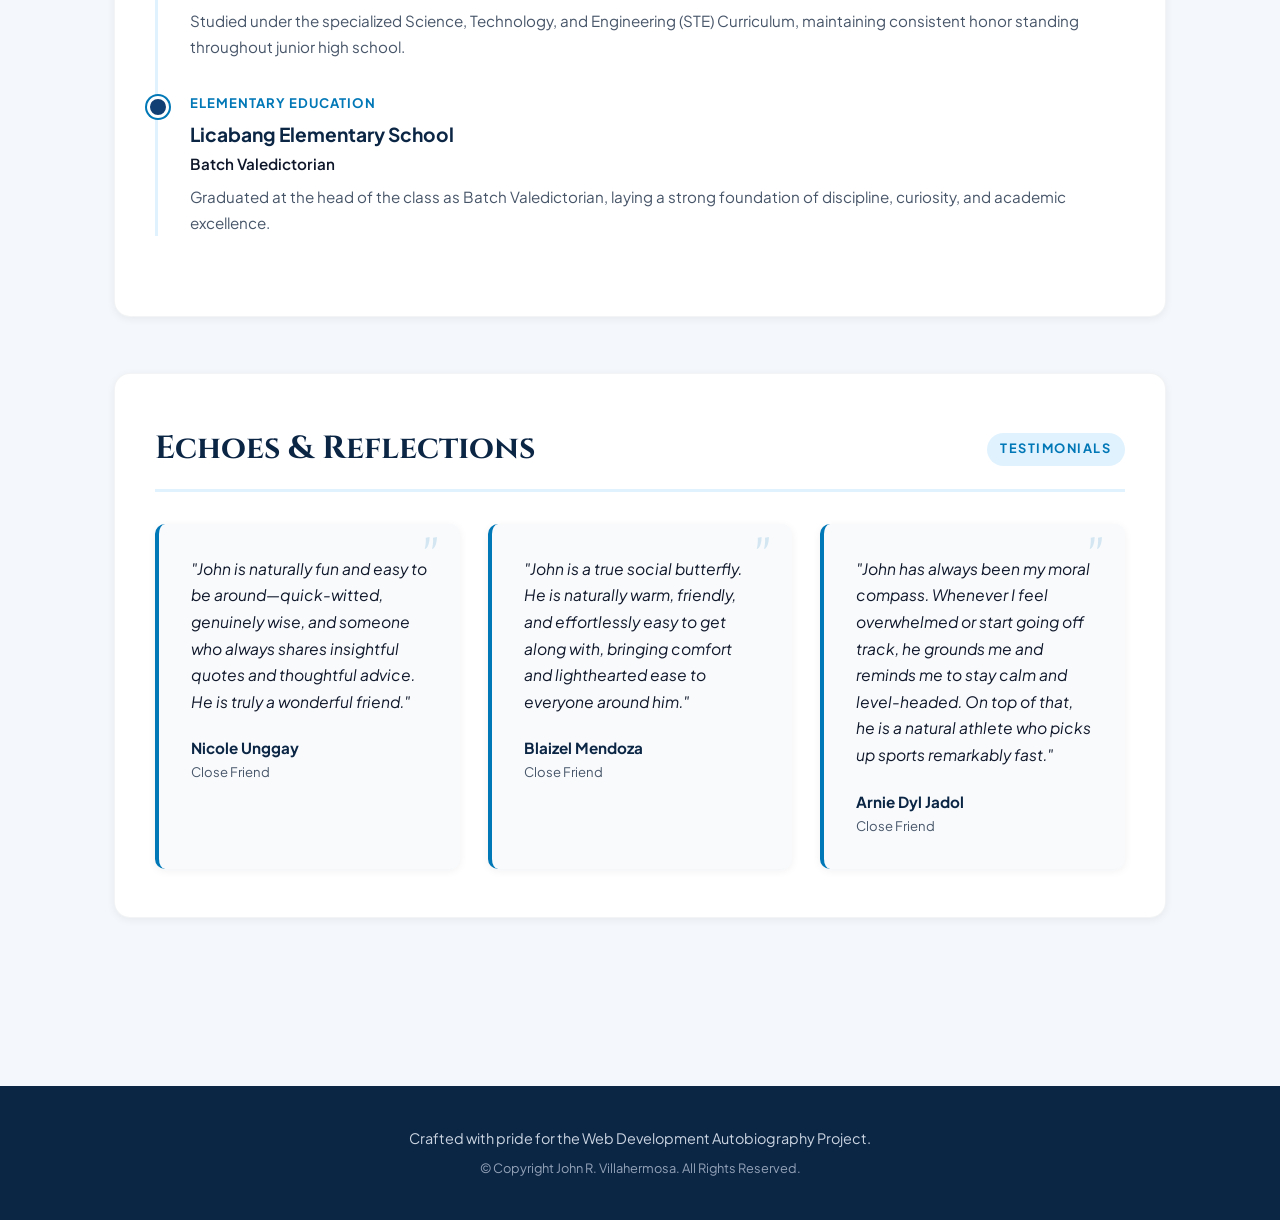
==== commit 17986dfb: "Update index.html" ====
--- a/index.html
+++ b/index.html
@@ -523,9 +523,9 @@
                     </ul>
                 </div>
                 <div class="story-text">
-                    <p>Every journey begins with a foundation, and mine was built within a vibrant, close-knit family as the youngest of four siblings--a home rendered uniquely colorful, as my sister is a lesbian and I also have a transgender sibling. Raised by my hardworking and humorous father, a businessman, and guided by my inspiring mother, a dedicated educator, I grew up absorbing lessons in patience, humility, and quiet resilience. Being surrounded by such strong, open, and nurturing influences taught me early on that true leadership begins with listening carefully and caring deeply.</p>
+                    <p>Every journey begins with a foundation, and mine was built within a vibrant, close-knit family as the youngest of four siblings—a home rendered uniquely colorful, as my sister is a lesbian and I also have a transgender sibling. Raised by my hardworking and humorous father, a businessman, and guided by my inspiring mother, a dedicated educator, I grew up absorbing lessons in patience, humility, and quiet resilience. Being surrounded by such strong, open, and nurturing influences taught me early on that true leadership begins with listening carefully and caring deeply.</p>
                     <p>That foundation propelled me through years of academic excellence, ultimately leading to my calling at Mindanao State University – Iligan Institute of Technology. Now standing as a Level IV student nurse candidate in the College of Health Sciences, my days are defined by a commitment to high standards as a Latin Honor candidate alongside intense, hands-on clinical immersion. From the focused silence of the Operating Room to the swift, delicate moments in the Delivery Room, NICU, and Emergency units, I have learned to be a calm, level-headed presence when people need it most.</p>
-                    <p>Beyond the clinical corridors, I believe in living an intentional, grounded life. Whether resetting my mind with a quick game of pickleball, a jog along Twin Road, diving into immersive fantasy stories, or sharing lighthearted moments and wisdom with my closest circle of friends, I carry that same steady spirit. As I approach graduation, my eyes are set on mastering acute and specialized critical care--bringing technical excellence and genuine human warmth to every life I touch.</p>
+                    <p>Beyond the clinical corridors, I believe in living an intentional, grounded life. Whether resetting my mind with a quick game of pickleball, a jog along Twin Road, diving into immersive fantasy stories, or sharing lighthearted moments and wisdom with my closest circle of friends, I carry that same steady spirit. As I approach graduation, my eyes are set on mastering acute and specialized critical care—bringing technical excellence and genuine human warmth to every life I touch.</p>
                 </div>
             </div>
         </section>
@@ -609,7 +609,7 @@
             <div class="testimonials-grid">
                 <div class="testimonial-card">
                     <span class="quote-mark">"</span>
-                    <p class="testimonial-text">"John is naturally fun and easy to be around--quick-witted, genuinely wise, and someone who always shares insightful quotes and thoughtful advice. He is truly a wonderful friend."</p>
+                    <p class="testimonial-text">"John is naturally fun and easy to be around—quick-witted, genuinely wise, and someone who always shares insightful quotes and thoughtful advice. He is truly a wonderful friend."</p>
                     <div class="author-name">Nicole Unggay</div>
                     <div class="author-role">Close Friend</div>
                 </div>
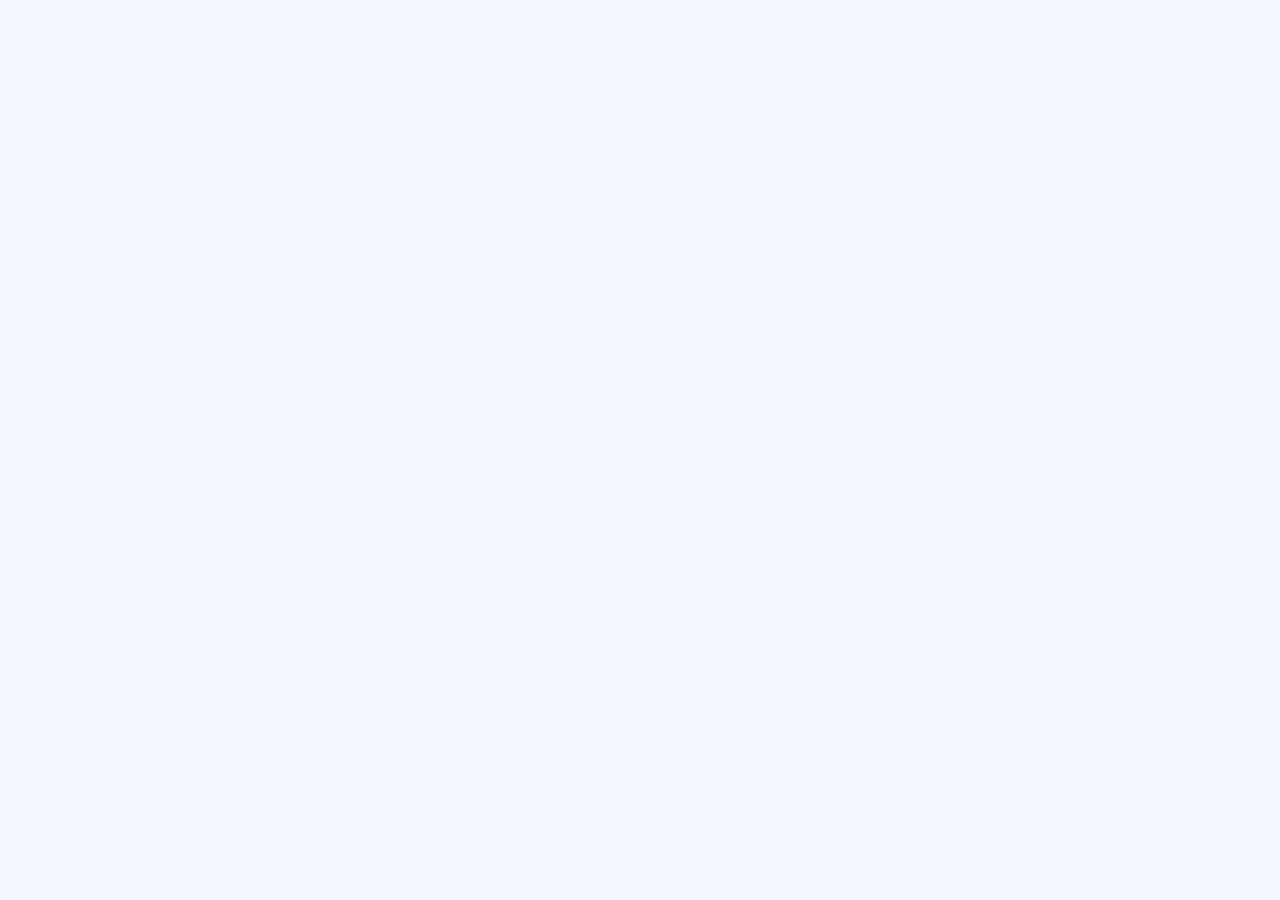
==== commit 5f0e6eaa: "Update index.html" ====
--- a/index.html
+++ b/index.html
@@ -441,35 +441,7 @@
         }
 
         .footer-copy {
-            margin-top: 0.5rem;
-            font-size: 0.8rem;
-            color: #94a3b8;
-        }
-
-        /* ==========================================
-           RESPONSIVE MEDIA QUERIES
-           ========================================== */
-        @media (max-width: 850px) {
-            .story-grid {
-                grid-template-columns: 1fr;
-            }
-
-            .hero-title {
-                font-size: 2.4rem;
-            }
-
-            .nav-container {
-                flex-direction: column;
-                gap: 1rem;
-            }
-
-            .nav-links {
-                width: 100%;
-                justify-content: center;
-                flex-wrap: wrap;
-            }
-        }
-    </style>
+
 </head>
 <body>
 
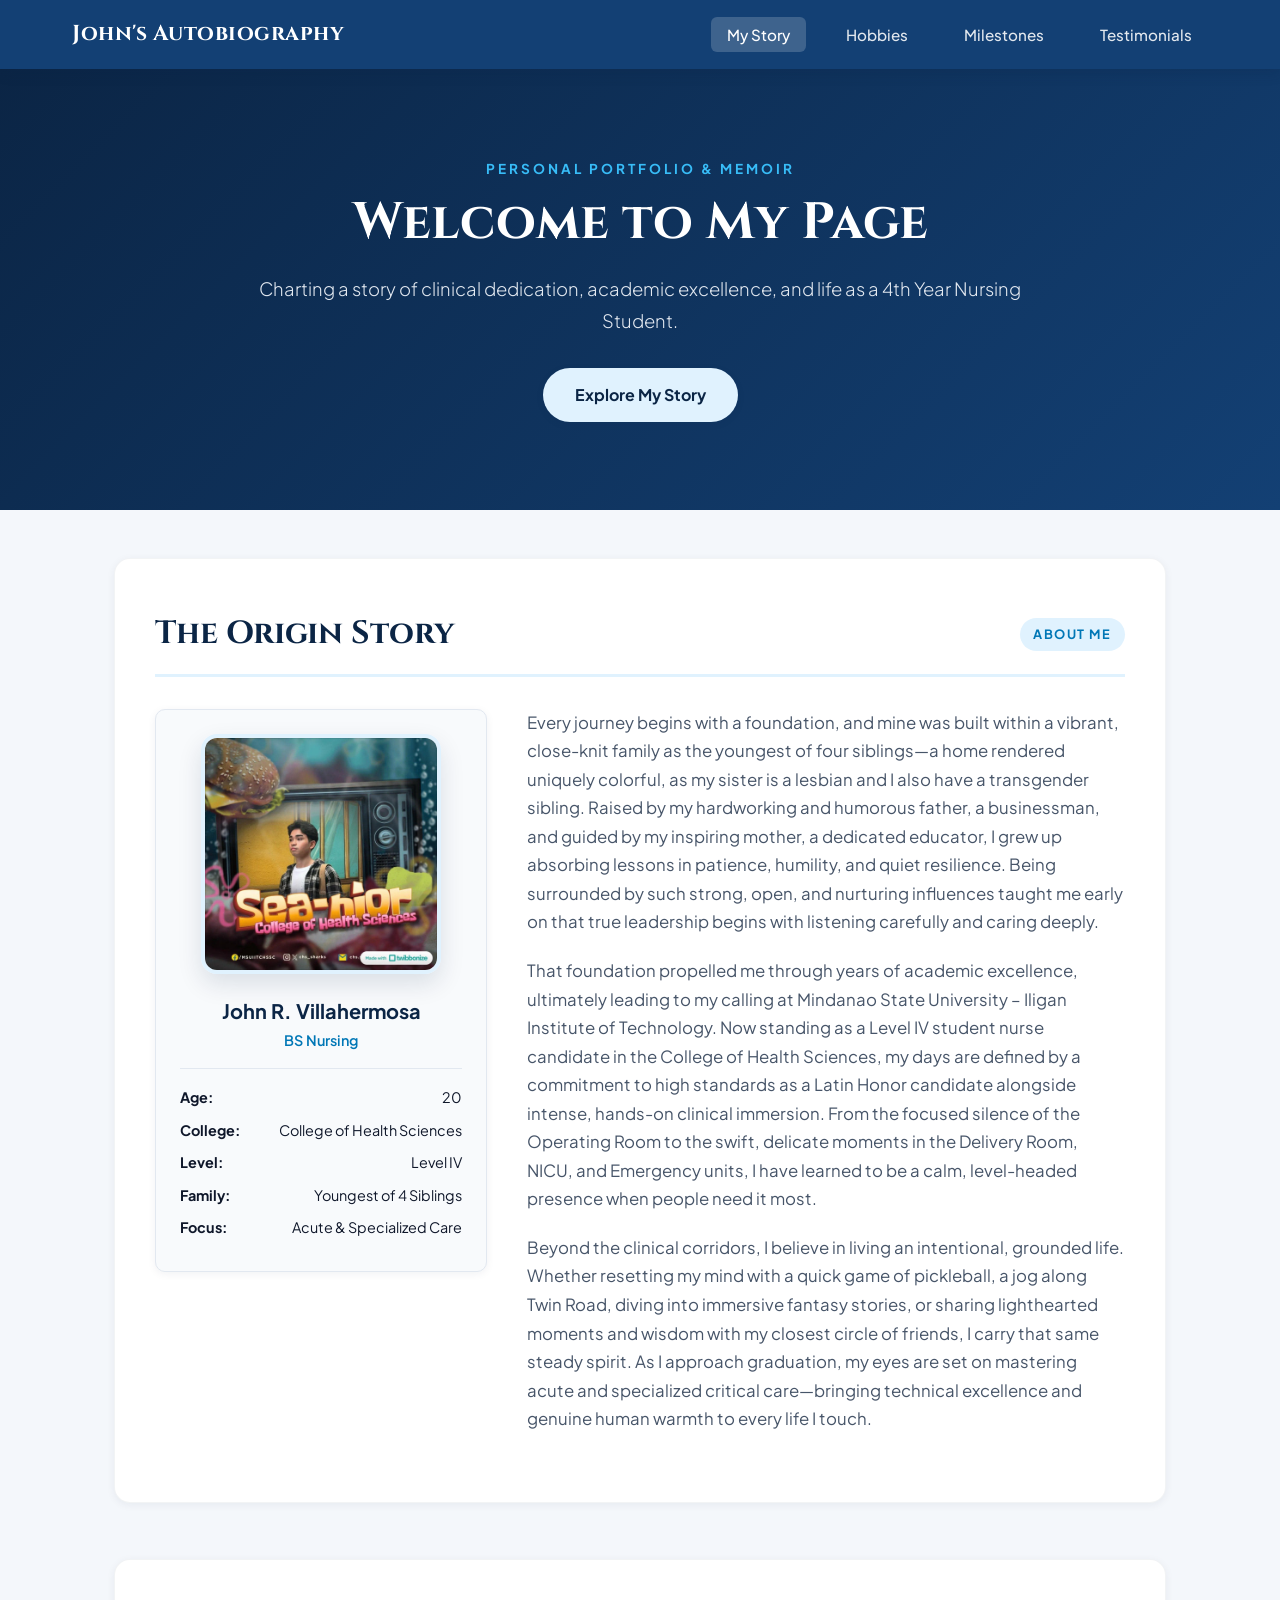
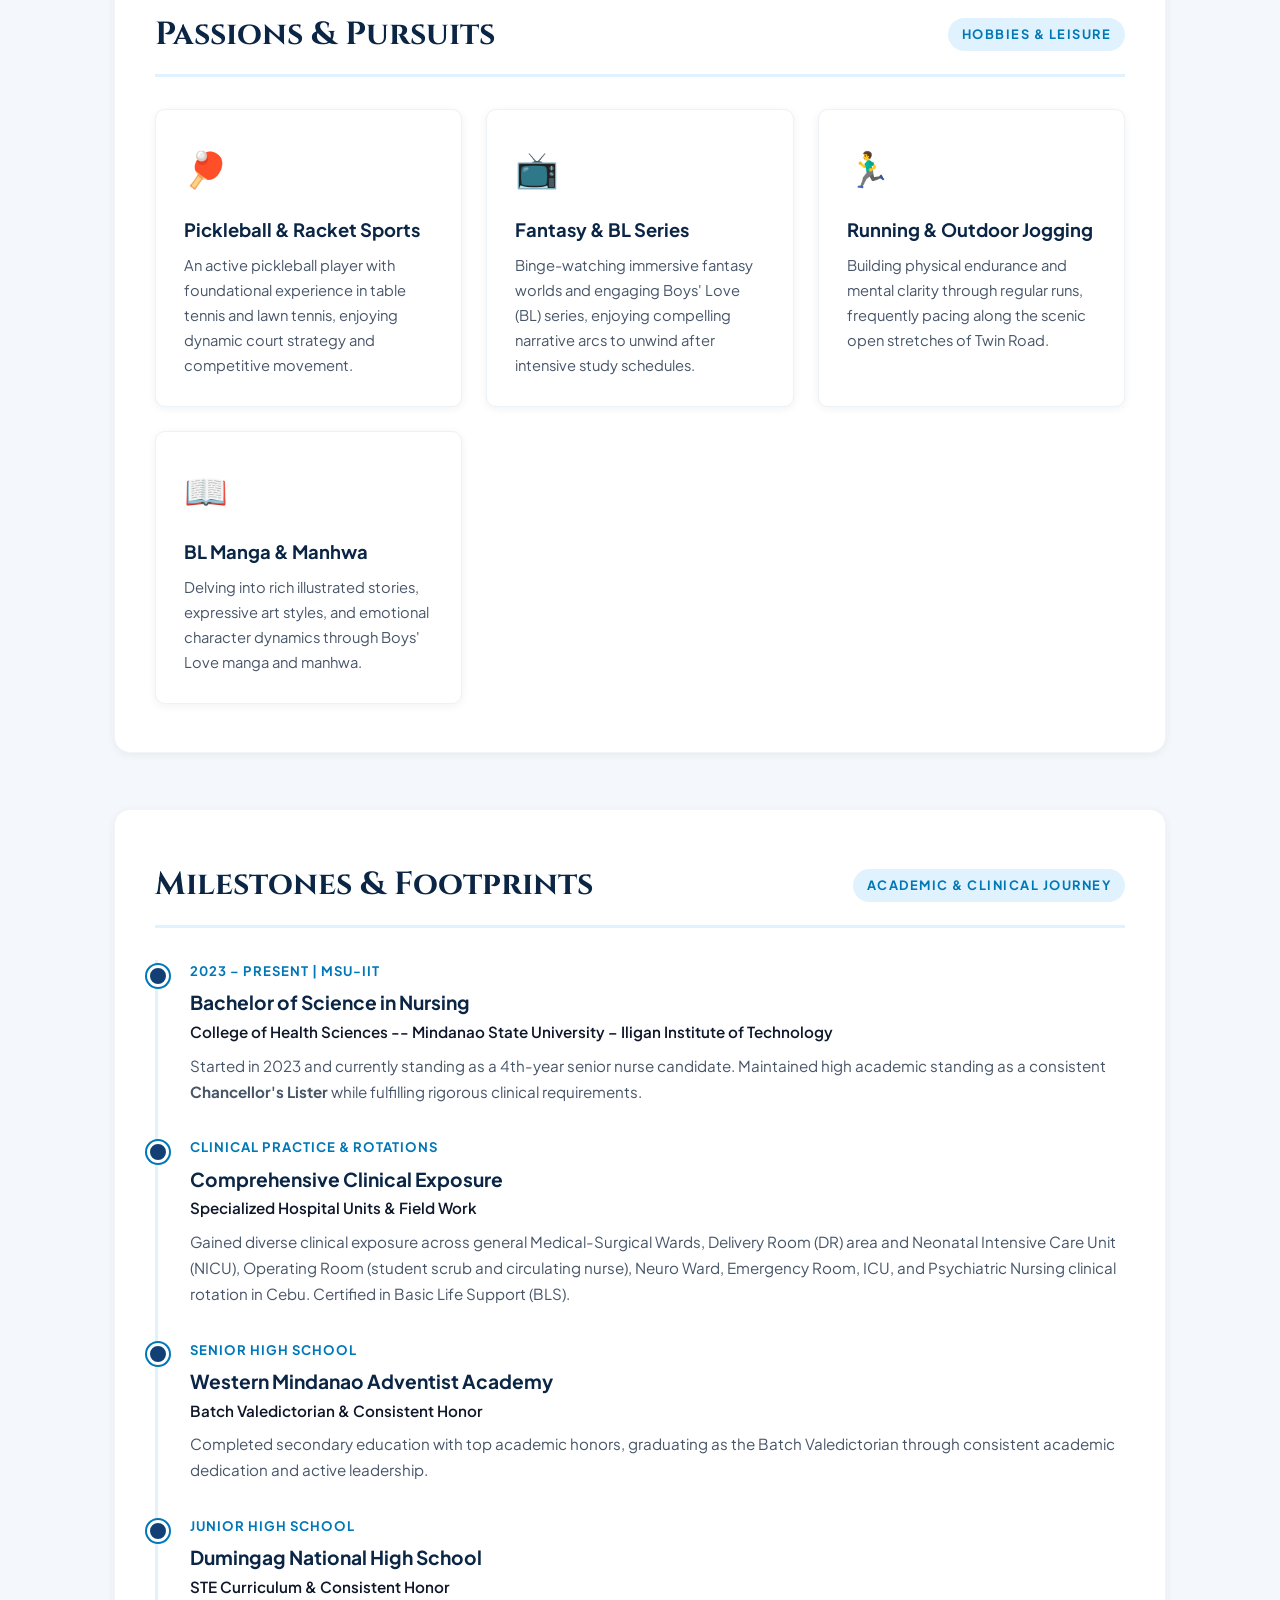
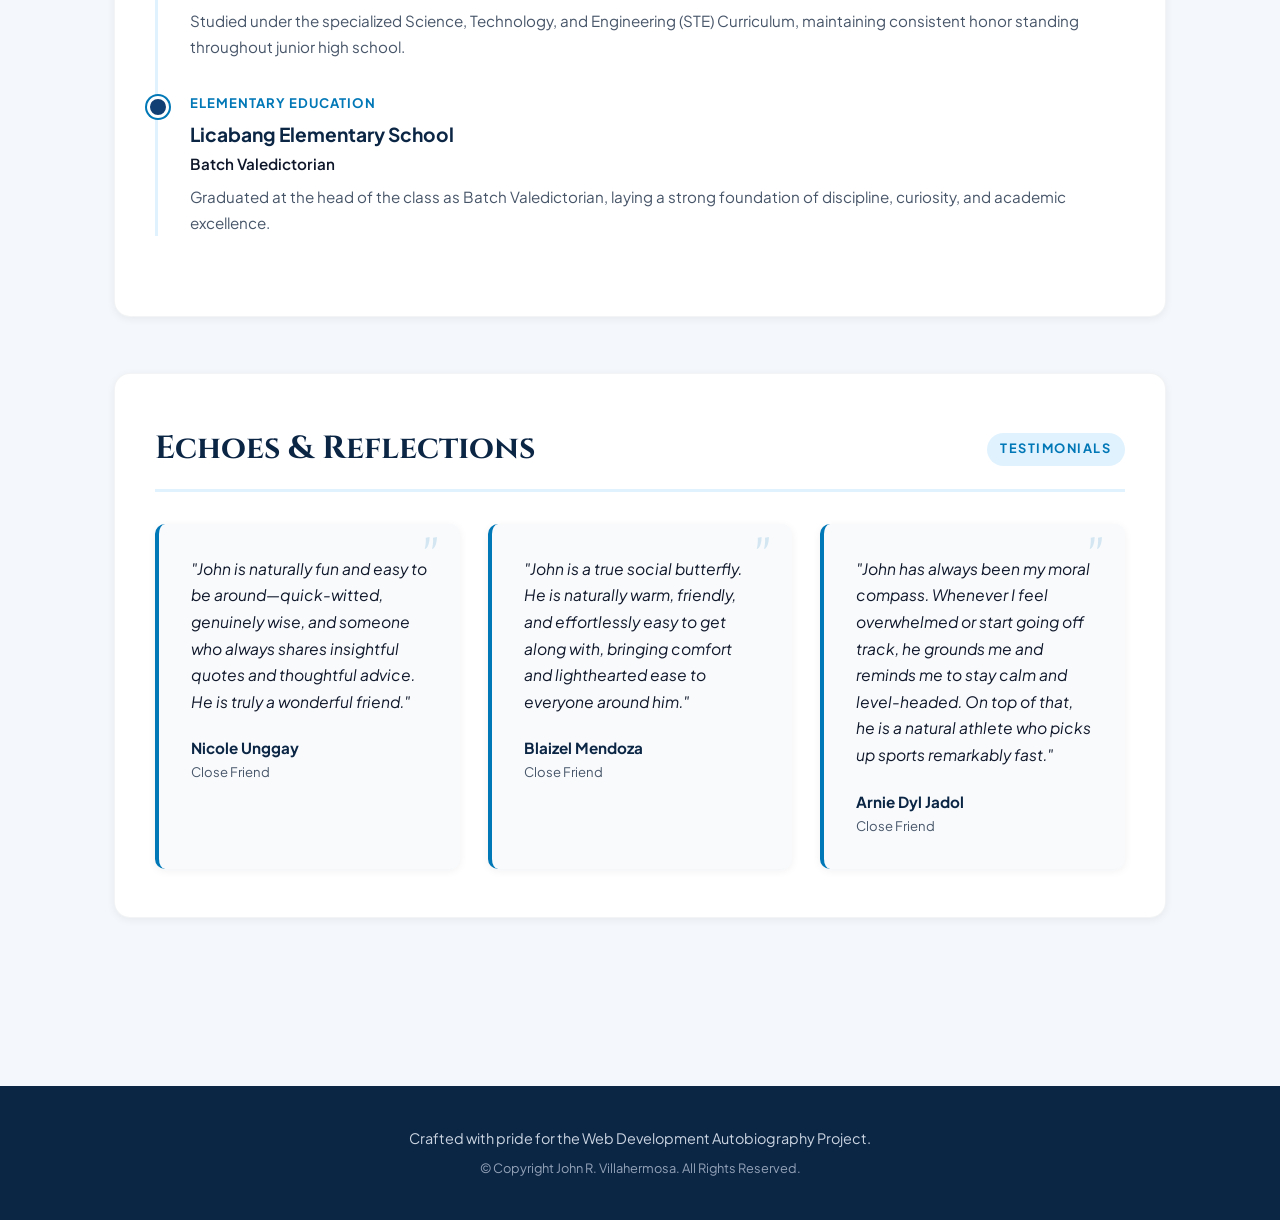
==== commit 05a2f7a7: "Update index.html" ====
--- a/index.html
+++ b/index.html
@@ -441,7 +441,35 @@
         }
 
         .footer-copy {
-
+            margin-top: 0.5rem;
+            font-size: 0.8rem;
+            color: #94a3b8;
+        }
+
+        /* ==========================================
+           RESPONSIVE MEDIA QUERIES
+           ========================================== */
+        @media (max-width: 850px) {
+            .story-grid {
+                grid-template-columns: 1fr;
+            }
+
+            .hero-title {
+                font-size: 2.4rem;
+            }
+
+            .nav-container {
+                flex-direction: column;
+                gap: 1rem;
+            }
+
+            .nav-links {
+                width: 100%;
+                justify-content: center;
+                flex-wrap: wrap;
+            }
+        }
+    </style>
 </head>
 <body>
 
